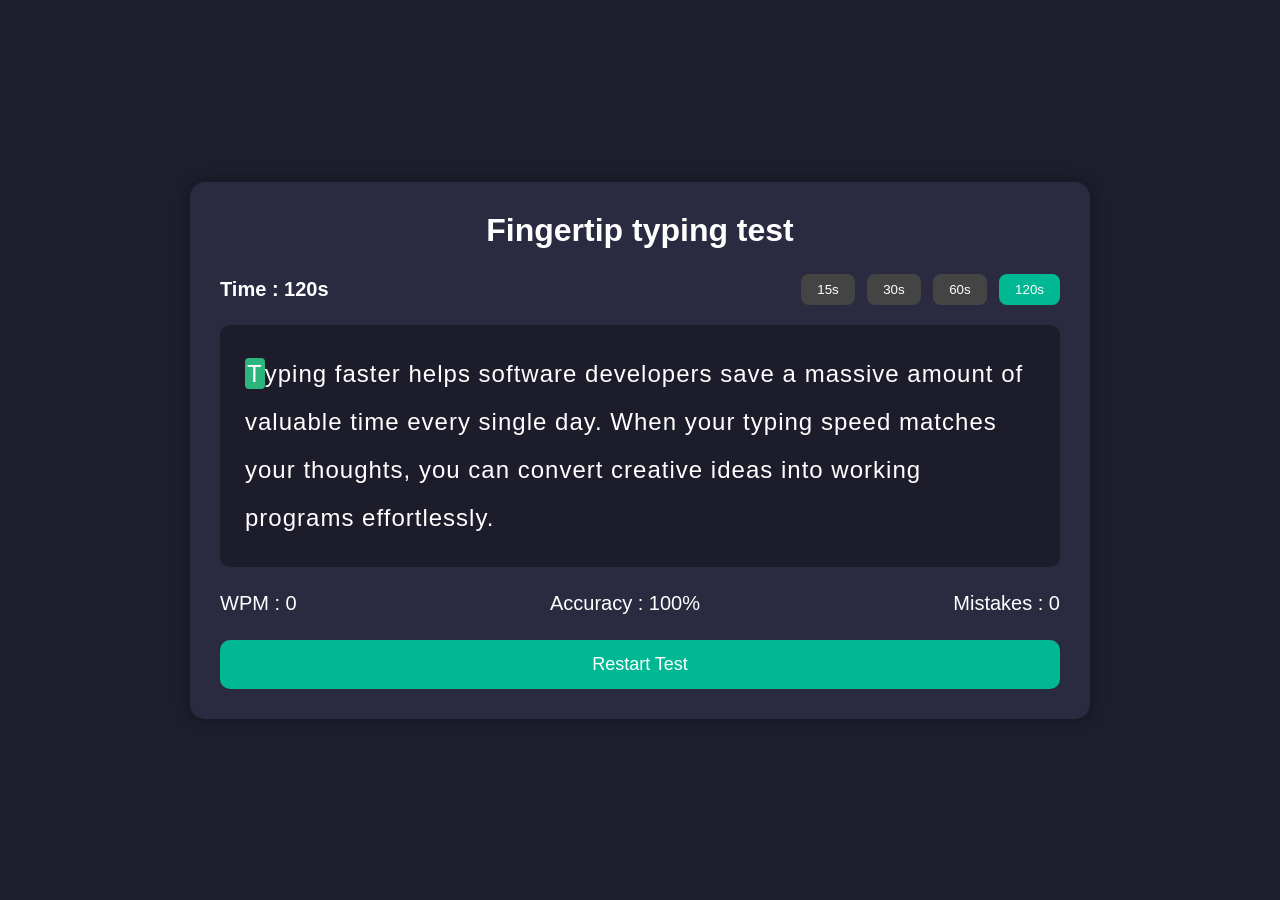
==== index.html @ 22fa2040 "Add files via upload" ====
<!DOCTYPE html>
<html lang="en">
<head>
    <meta charset="UTF-8">
    <meta name="viewport" content="width=device-width, initial-scale=1.0">
    <title>Typing Speed Test</title>
    <link rel="stylesheet" href="style.css">
</head>
<body>

    <div class="container">

        <h1>Fingertip typing test</h1>

        <!-- Timer -->
        <div class="top-bar">

            <div class="timer-box">
                Time :
                <span id="timer">120</span>s
            </div>

            <div class="timer-options">

                <button class="time-btn" data-time="15">15s</button>
                <button class="time-btn" data-time="30">30s</button>
                <button class="time-btn" data-time="60">60s</button>
                <button class="time-btn active" data-time="120">120s</button>

            </div>

        </div>

        <!-- Paragraph -->
        <div class="typing-area">

            <p id="paragraph">
                Loading paragraph...
            </p>

        </div>

        <!-- Hidden Input -->
        <input
            type="text"
            id="inputField"
            autocomplete="off"
            autofocus
        >

        <!-- Result -->
        <div class="result">

            <div>
                WPM :
                <span id="wpm">0</span>
            </div>

            <div>
                Accuracy :
                <span id="accuracy">100%</span>
            </div>

            <div>
                Mistakes :
                <span id="mistakes">0</span>
            </div>

        </div>

        <!-- Restart -->
        <button id="restartBtn">
            Restart Test
        </button>

    </div>

    <script src="paragraphs.js"></script>
    <script src="script.js"></script>

</body>
</html>
---- style.css ----
*{
    margin:0;
    padding:0;
    box-sizing:border-box;
    font-family:Arial, Helvetica, sans-serif;
}

body{
    background:#1e1e2f;
    display:flex;
    justify-content:center;
    align-items:center;
    min-height:100vh;
    color:white;
}

.container{
    width:900px;
    max-width:95%;
    background:#2a2a40;
    padding:30px;
    border-radius:15px;
    box-shadow:0 0 20px rgba(0,0,0,.4);
}

h1{
    text-align:center;
    margin-bottom:25px;
}

.top-bar{
    display:flex;
    justify-content:space-between;
    align-items:center;
    margin-bottom:20px;
    flex-wrap:wrap;
    gap:10px;
}

.timer-box{
    font-size:20px;
    font-weight:bold;
}

.timer-options button{
    padding:8px 16px;
    margin-left:8px;
    border:none;
    border-radius:8px;
    cursor:pointer;
    background:#444;
    color:white;
    transition:.3s;
}

.timer-options button:hover{
    background:#00b894;
}

.timer-options .active{
    background:#00b894;
}

.typing-area{
    margin-top:20px;
    background:#1c1c2b;
    padding:25px;
    border-radius:10px;
    min-height:180px;
    line-height:2;
    font-size:24px;
    letter-spacing:1px;
    user-select:none;
}

#paragraph span.correct{
    color:#2ecc71;
    font-weight:bold;
}

#paragraph span.wrong{
    color:#ff3b3b;
    font-weight:bold;
}

#paragraph span.active{
    background:#ffd54f;
    color:black;
    border-radius:4px;
    padding:2px;
}

#inputField{
    opacity:0;
    position:absolute;
    pointer-events:none;
}

.result{
    display:flex;
    justify-content:space-between;
    margin-top:25px;
    font-size:20px;
    flex-wrap:wrap;
    gap:15px;
}

#restartBtn{
    width:100%;
    margin-top:25px;
    padding:14px;
    font-size:18px;
    border:none;
    border-radius:10px;
    cursor:pointer;
    background:#00b894;
    color:white;
    transition:.3s;
}

#paragraph span.correct {
    color: #58af8e; /* Green color for correct keys */
}

#paragraph span.incorrect {
    color: #ca4754; /* Red color for typos */
    background: rgba(202, 71, 84, 0.2);
    border-radius: 4px;
}

#paragraph span.active {
    background: #2cb67d; /* Cursor highlight */
    color: #ffff;
    animation: blink 1s infinite;
}

#restartBtn:hover{
    background:#019875;
}

@media(max-width:768px){

    .top-bar{
        flex-direction:column;
        align-items:flex-start;
    }

    .result{
        flex-direction:column;
    }

    .typing-area{
        font-size:18px;
        line-height:1.8;
    }

}
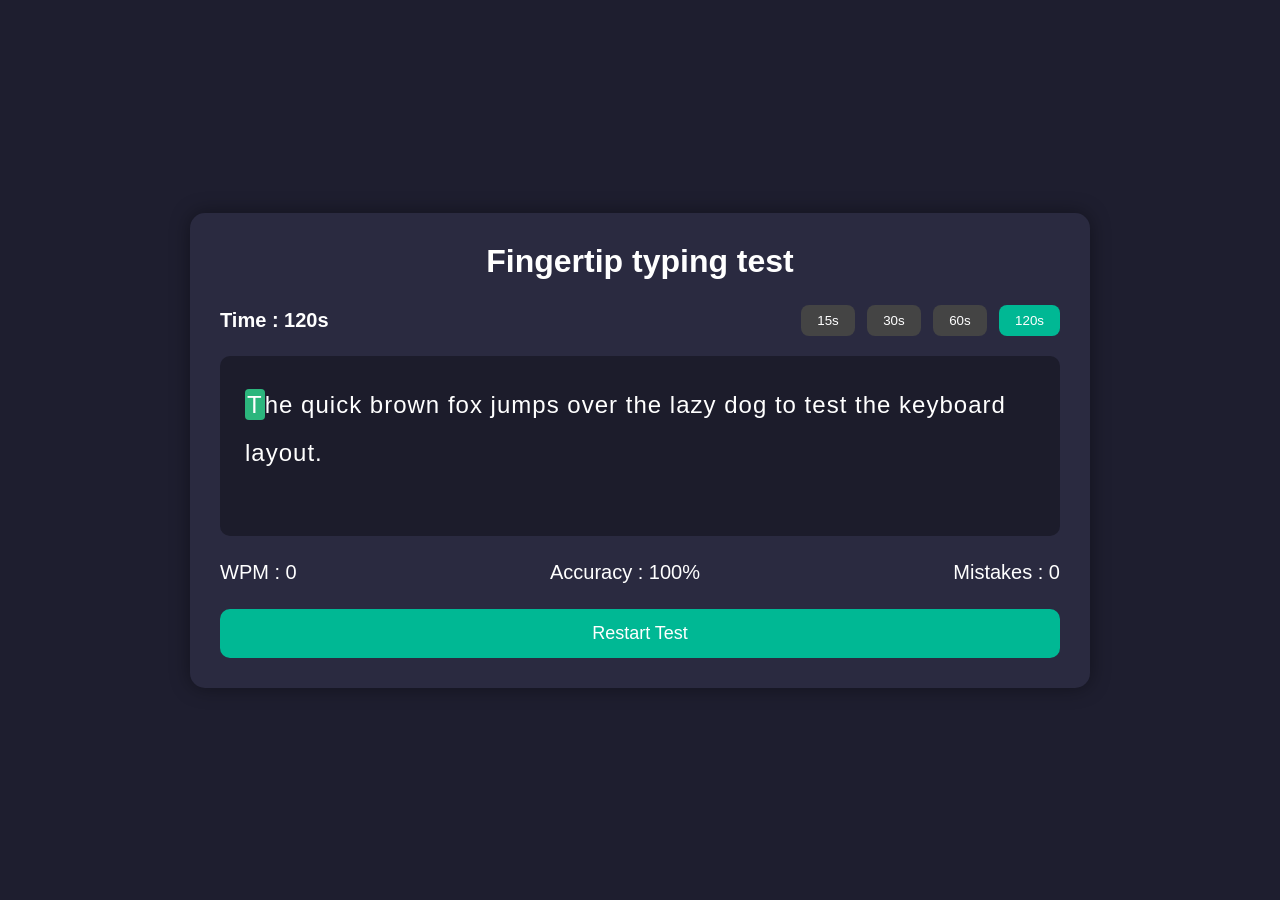
==== commit b0c453f2: "Enhance index.html with SEO improvements Updated the title and added SEO meta tags for better visibi" ====
--- a/index.html
+++ b/index.html
@@ -3,8 +3,15 @@
 <head>
     <meta charset="UTF-8">
     <meta name="viewport" content="width=device-width, initial-scale=1.0">
-    <title>Typing Speed Test</title>
+    <title>Fingertip Typing Test | Live WPM & Accuracy Tracker</title>
+    
+    <!-- Google SEO ke liye Meta Tags -->
+    <meta name="description" content="Improve your typing speed with Fingertip Typing Test. Practice with small, medium, and long paragraphs, track live WPM, accuracy, and mistakes instantly.">
+    <meta name="keywords" content="typing speed test, typing test, wpm tester, monkeytype clone, fingertip typing, check typing speed, online typing practice">
+    <meta name="author" content="Hemant Kumar">
+    
     <link rel="stylesheet" href="style.css">
+    
 </head>
 <body>
 
@@ -79,4 +86,4 @@
     <script src="script.js"></script>
 
 </body>
-</html>+</html>
